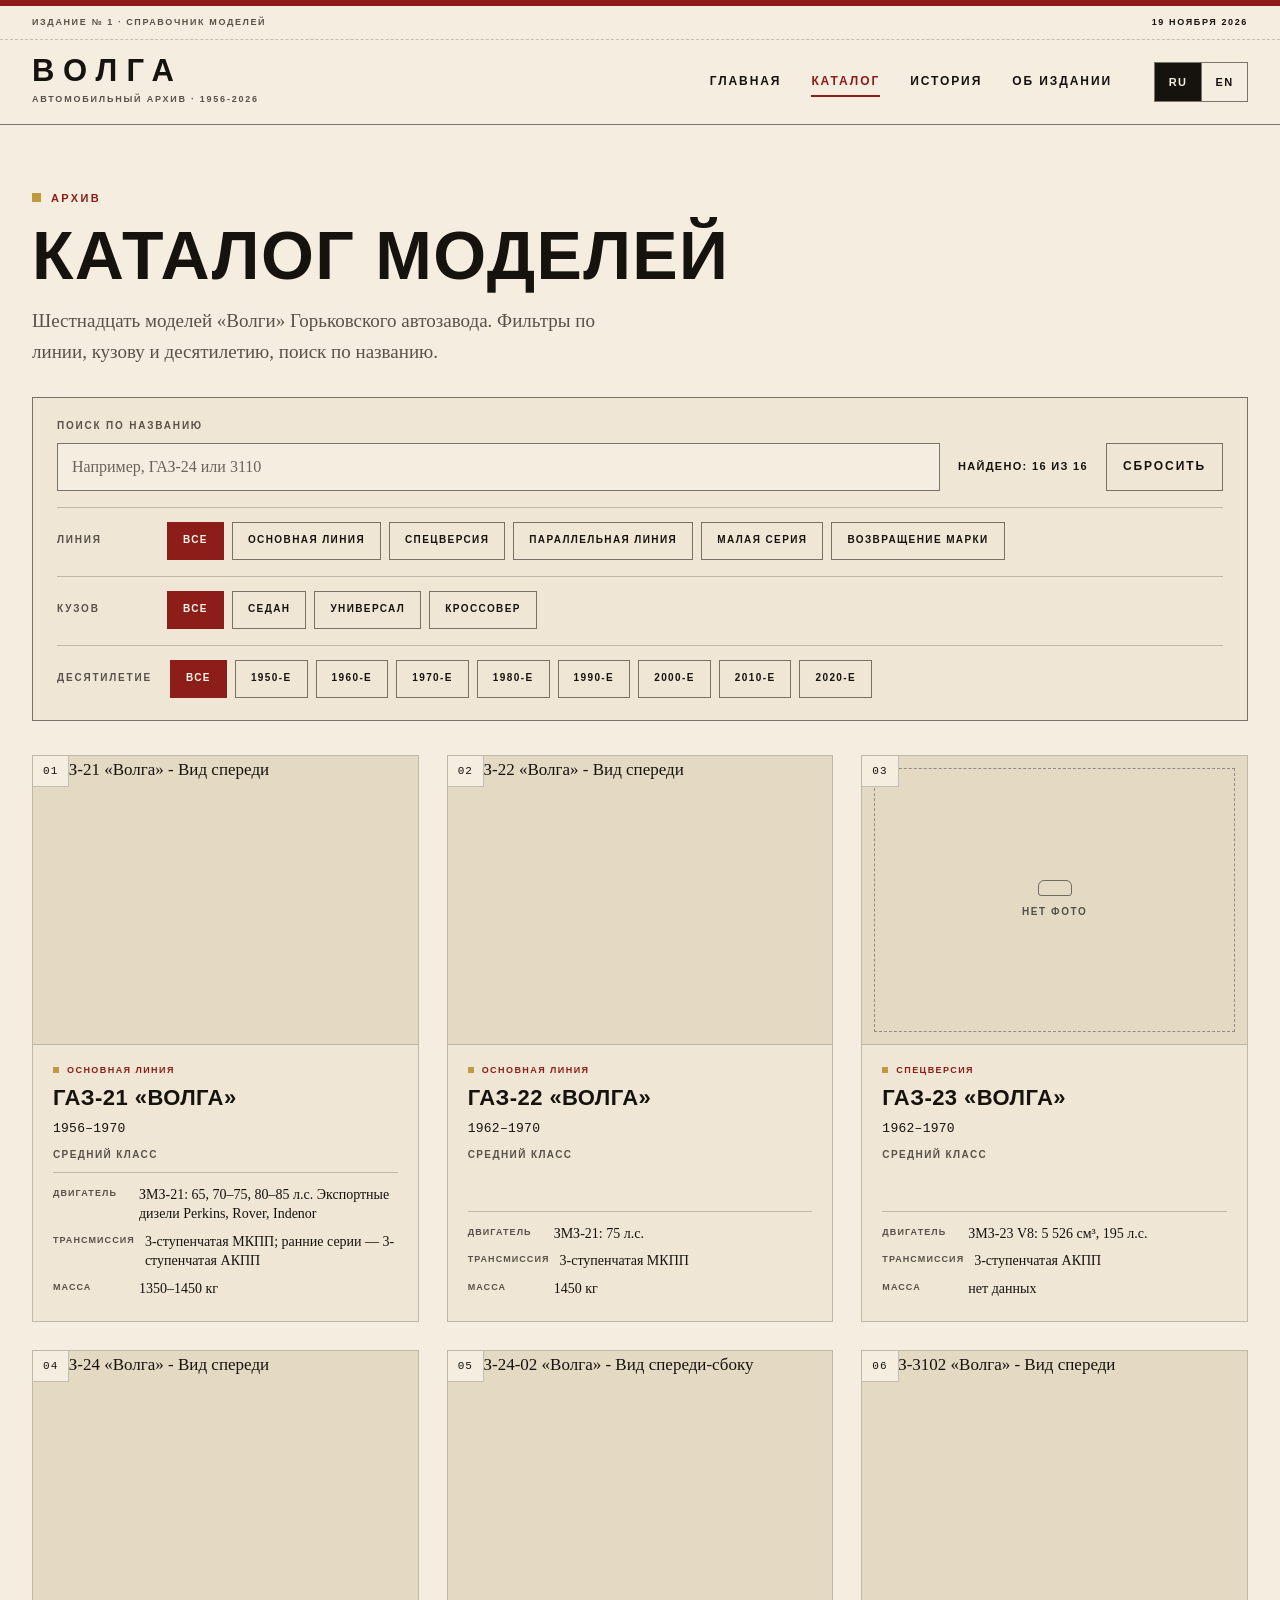
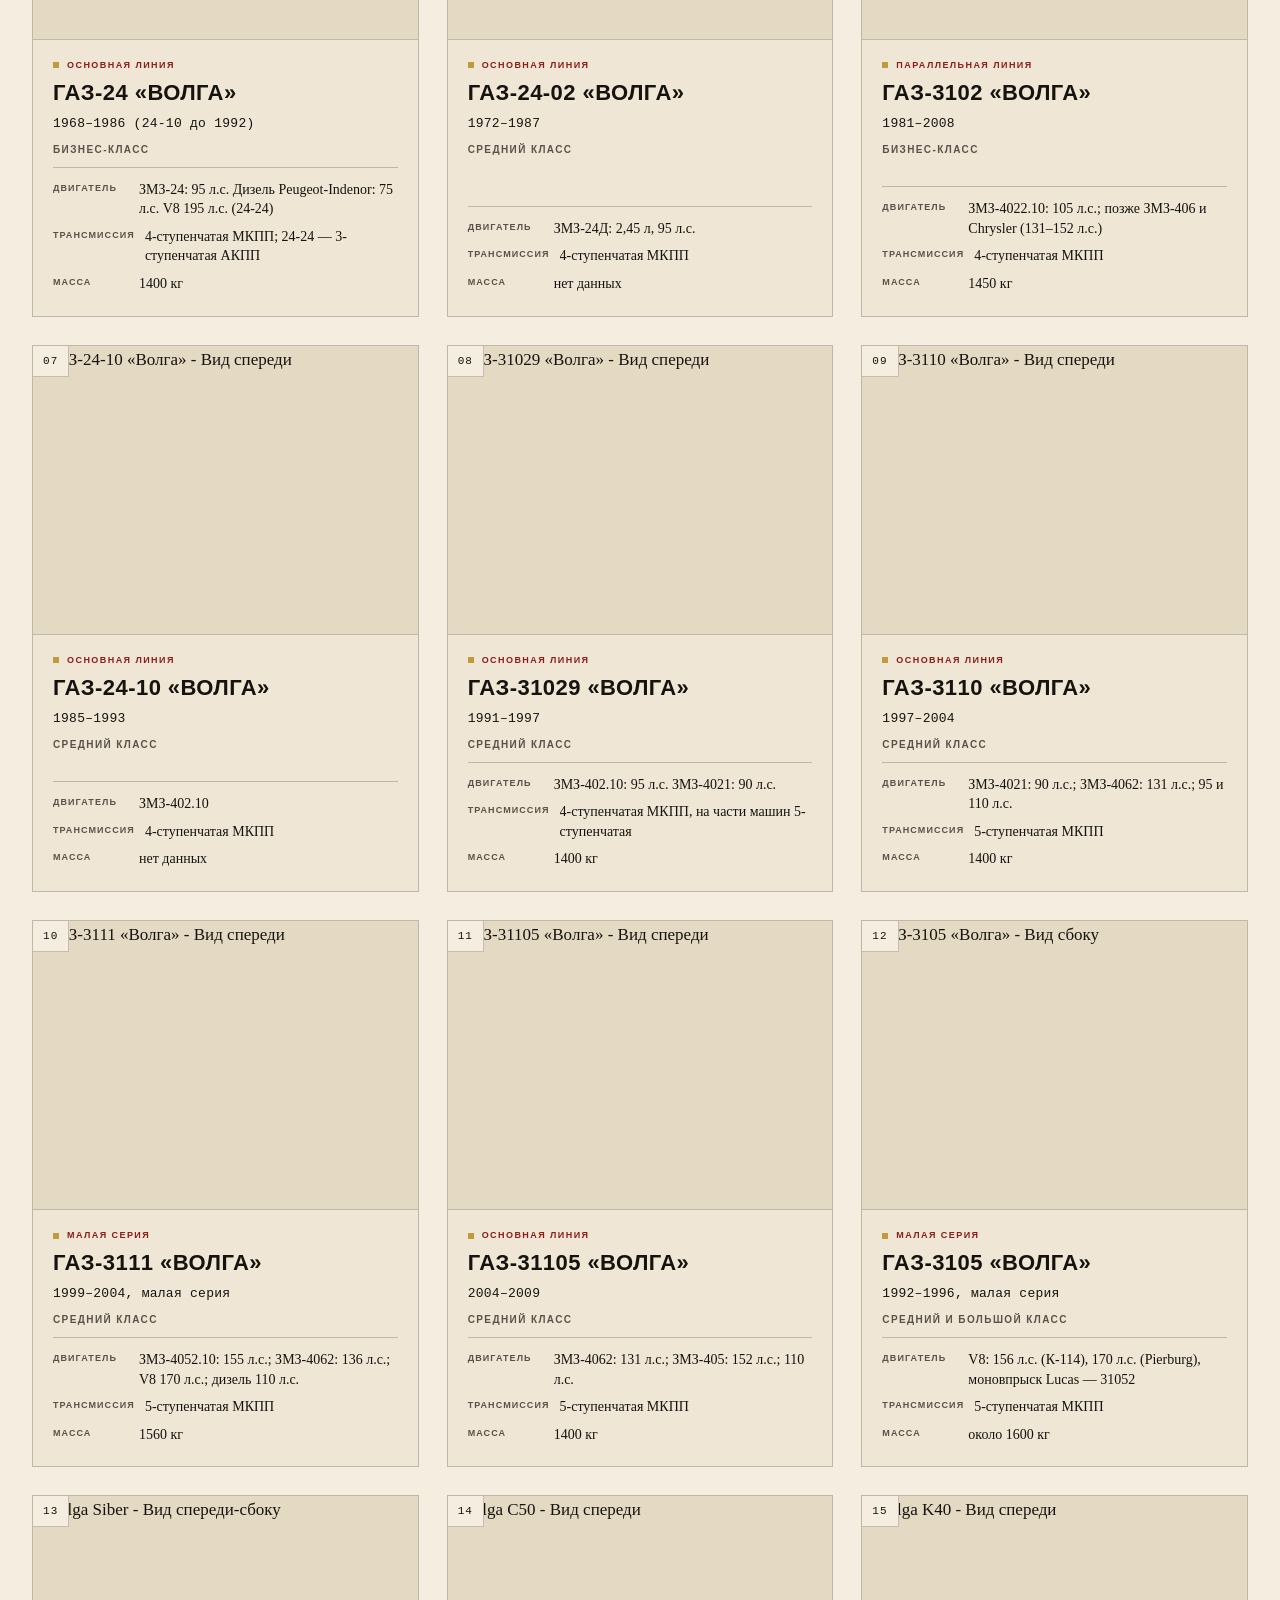
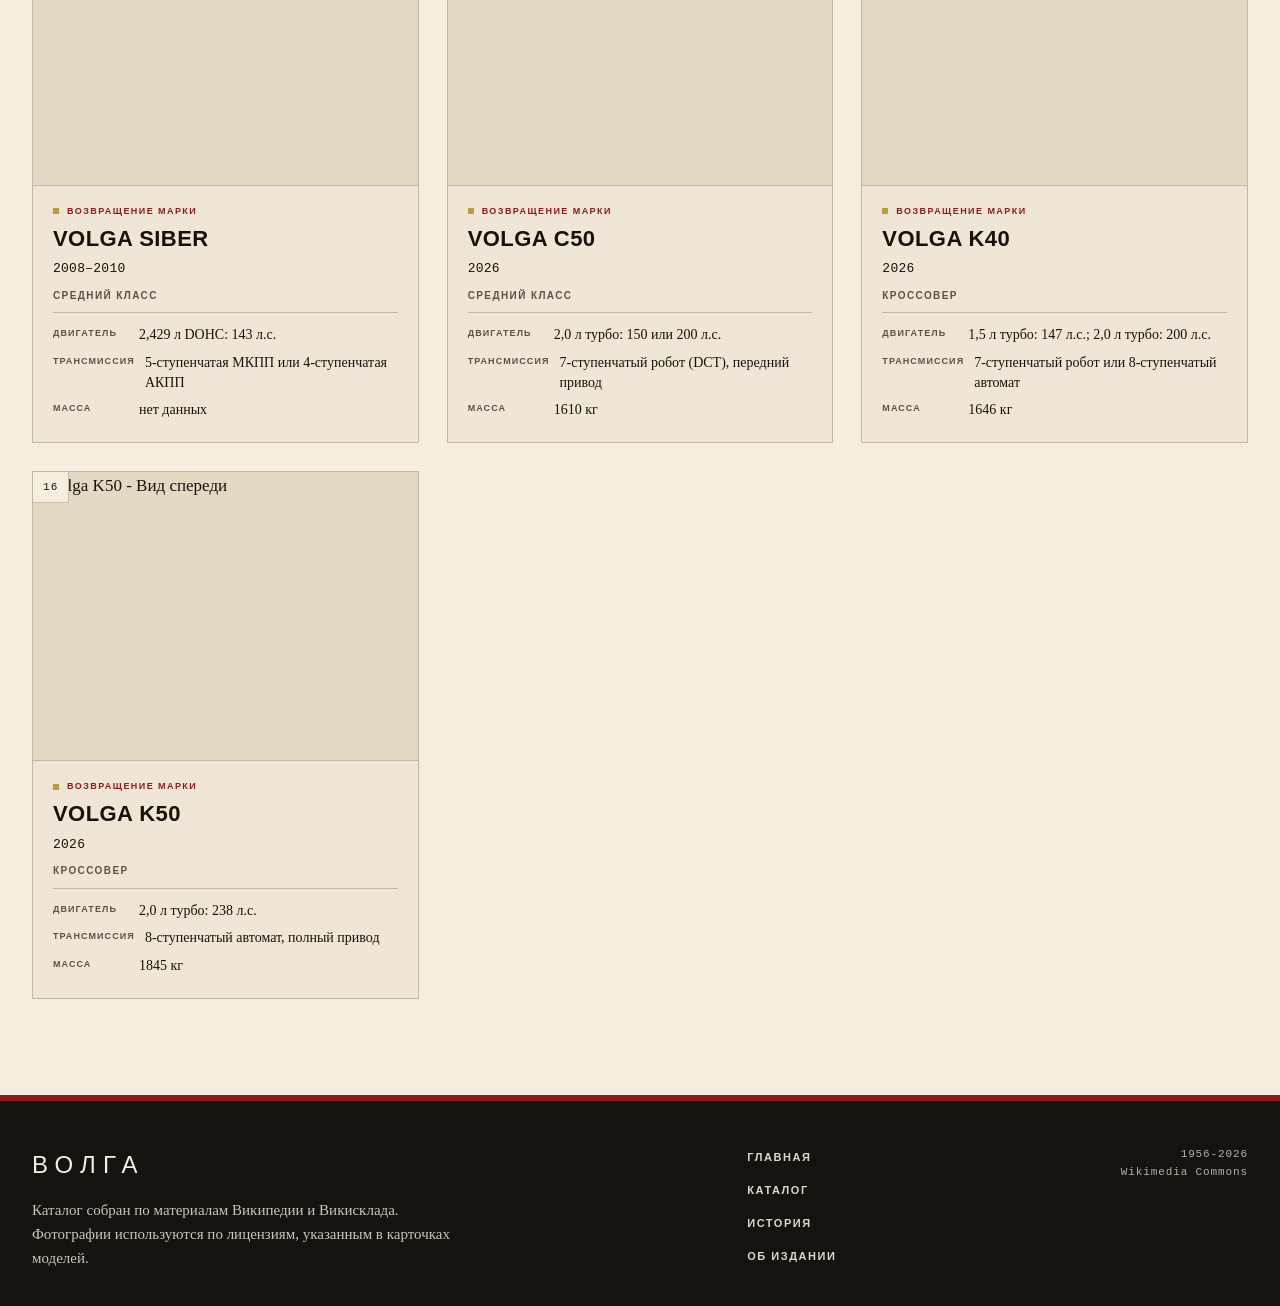
==== catalog.html @ 28c75b21 "feat(site): publish Volga model catalogue" ====
<!DOCTYPE html>
<html lang="ru">
<head>
<meta charset="utf-8">
<meta name="viewport" content="width=device-width, initial-scale=1">
<title>Каталог моделей - Волга</title>
<meta name="description" content="Каталог «Волги»: шестнадцать моделей, фильтры по линии, кузову и десятилетию, поиск по названию.">
<meta name="theme-color" content="#F4EDE0">
<link rel="icon" href="data:image/svg+xml,%3Csvg%20xmlns='http://www.w3.org/2000/svg'%20viewBox='0%200%2064%2064'%3E%3Crect%20width='64'%20height='64'%20fill='%238C1D18'/%3E%3Crect%20x='12'%20y='12'%20width='40'%20height='40'%20fill='none'%20stroke='%23C09A3E'%20stroke-width='4'/%3E%3C/svg%3E">
<script>
  try {
    if (window.localStorage.getItem("volga.lang") === "en") {
      document.documentElement.lang = "en";
    }
  } catch (error) {}
</script>
<link rel="stylesheet" href="assets/css/styles.css">
<script src="data.js" defer></script>
<script src="assets/js/app.js" defer></script>
</head>
<body data-page="catalog">

<a class="skip-link" href="#main" data-i18n="skip">Перейти к содержанию</a>

<header class="site-header">
  <div class="container site-header__edition">
    <span data-i18n="header.edition">Издание № 1 · справочник моделей</span>
    <span class="site-header__date" data-i18n="header.date">19 ноября 2026</span>
  </div>
  <div class="container site-header__inner">
    <a class="brand" href="index.html">
      <span class="brand__mark">Волга</span>
      <span class="brand__sub" data-i18n="brand.sub">Автомобильный архив · 1956-2026</span>
    </a>
    <nav class="nav" aria-label="Основная навигация" data-i18n-aria="nav.label">
      <a href="index.html" data-i18n="nav.home">Главная</a>
      <a href="catalog.html" aria-current="page" data-i18n="nav.catalog">Каталог</a>
      <a href="history.html" data-i18n="nav.history">История</a>
      <a href="about.html" data-i18n="nav.about">Об издании</a>
    </nav>
    <div class="lang" role="group" aria-label="Язык интерфейса" data-i18n-aria="lang.label">
      <button type="button" class="lang__btn" data-lang-btn="ru" aria-pressed="true" lang="ru">RU</button>
      <button type="button" class="lang__btn" data-lang-btn="en" aria-pressed="false" lang="en">EN</button>
    </div>
  </div>
</header>

<main id="main">

  <div class="page-head container">
    <p class="kicker" data-i18n="catalog.kicker">Архив</p>
    <h1 class="page-title" data-i18n="catalog.title">Каталог моделей</h1>
    <p class="page-lead" data-i18n="catalog.lead">Шестнадцать моделей «Волги» Горьковского автозавода. Фильтры по линии, кузову и десятилетию, поиск по названию.</p>
  </div>

  <div class="container catalog">
    <div id="catalog-root">

      <form class="toolbar" id="filter-form" role="search" aria-label="Фильтры каталога" data-i18n-aria="catalog.filters">
        <div class="toolbar__row">
          <div class="field">
            <label class="field__label" for="search" data-i18n="catalog.search">Поиск по названию</label>
            <input id="search" name="q" type="search" autocomplete="off" placeholder="Например, ГАЗ-24 или 3110" data-i18n-ph="catalog.searchPh">
          </div>
          <p class="count" id="count" aria-live="polite"></p>
          <button type="button" class="btn btn--quiet" id="reset" data-i18n="catalog.reset">Сбросить</button>
        </div>
        <div class="toolbar__group">
          <span class="toolbar__label" id="line-label" data-i18n="catalog.line">Линия</span>
          <div class="chips" id="line-chips" role="group" aria-labelledby="line-label"></div>
        </div>
        <div class="toolbar__group">
          <span class="toolbar__label" id="body-label" data-i18n="catalog.body">Кузов</span>
          <div class="chips" id="body-chips" role="group" aria-labelledby="body-label"></div>
        </div>
        <div class="toolbar__group">
          <span class="toolbar__label" id="decade-label" data-i18n="catalog.decade">Десятилетие</span>
          <div class="chips" id="decade-chips" role="group" aria-labelledby="decade-label"></div>
        </div>
      </form>

      <noscript>
        <p class="noscript">Для работы фильтров и каталога нужен JavaScript.</p>
      </noscript>

      <div class="grid-cards" id="cards"></div>

      <div class="empty" id="empty" hidden>
        <h2 class="empty__title" data-i18n="catalog.emptyTitle">Ничего не найдено</h2>
        <p class="empty__text" data-i18n="catalog.emptyText">Измените запрос или сбросите фильтры. В каталоге шестнадцать моделей.</p>
        <button type="button" class="btn btn--quiet" id="empty-reset" data-i18n="catalog.emptyBtn">Сбросить фильтры</button>
      </div>

    </div>
  </div>

</main>

<footer class="site-footer">
  <div class="container site-footer__inner">
    <div>
      <p class="site-footer__mark">Волга</p>
      <p class="site-footer__note" data-i18n="footer.note">Каталог собран по материалам Википедии и Викисклада. Фотографии используются по лицензиям, указанным в карточках моделей.</p>
    </div>
    <nav class="site-footer__nav" aria-label="Навигация в подвале" data-i18n-aria="footer.nav">
      <a href="index.html" data-i18n="nav.home">Главная</a>
      <a href="catalog.html" data-i18n="nav.catalog">Каталог</a>
      <a href="history.html" data-i18n="nav.history">История</a>
      <a href="about.html" data-i18n="nav.about">Об издании</a>
    </nav>
    <p class="site-footer__meta">1956-2026<br>Wikimedia Commons</p>
  </div>
</footer>

</body>
</html>
---- assets/css/styles.css ----
/* ============================================================
   ВОЛГА. Каталог автомобилей
   Основа стиля: ретро-советская полиграфия, журнальная сетка.
   Никаких внешних шрифтов, теней и градиентов.
   ============================================================ */

/* 1. Токены
   ============================================================ */

:root {
  --paper: #F4EDE0;
  --paper-2: #EFE6D5;
  --paper-3: #E4D9C3;
  --ink: #16130F;
  --red: #8C1D18;
  --red-deep: #6F1511;
  --gold: #C09A3E;
  --gray: #6B635A;
  --ink-soft: #5A524A;

  --line: rgba(22, 19, 15, 0.22);
  --line-strong: rgba(22, 19, 15, 0.55);
  --paper-line: rgba(244, 237, 224, 0.34);

  --font-display: "Bahnschrift SemiCondensed", "Bahnschrift", "Arial Narrow",
    "Franklin Gothic Medium", "Helvetica Neue", Arial, sans-serif;
  --font-body: Georgia, "Iowan Old Style", "Times New Roman", Times, serif;
  --font-ui: "Segoe UI", "Helvetica Neue", Arial, sans-serif;
  --font-mono: "Consolas", "SFMono-Regular", "Courier New", monospace;

  --wrap: 1280px;
  --gutter: 32px;
}

/* 2. База
   ============================================================ */

*,
*::before,
*::after {
  box-sizing: border-box;
}

html {
  -webkit-text-size-adjust: 100%;
  scroll-behavior: smooth;
}

body {
  margin: 0;
  background: var(--paper);
  color: var(--ink);
  font-family: var(--font-body);
  font-size: 17px;
  line-height: 1.65;
  overflow-wrap: break-word;
}

img {
  display: block;
  max-width: 100%;
  height: auto;
}

a {
  color: inherit;
}

button,
input {
  font: inherit;
  color: inherit;
}

h1,
h2,
h3,
h4 {
  margin: 0;
  font-family: var(--font-display);
  font-weight: 700;
  line-height: 1.02;
  letter-spacing: 0.02em;
  text-transform: uppercase;
  text-wrap: balance;
}

p {
  margin: 0;
}

:focus-visible {
  outline: 3px solid var(--ink);
  outline-offset: 3px;
}

.hero :focus-visible,
.cta :focus-visible,
.site-footer :focus-visible {
  outline-color: var(--gold);
}

::selection {
  background: var(--gold);
  color: var(--ink);
}

.container {
  width: 100%;
  max-width: var(--wrap);
  margin: 0 auto;
  padding: 0 var(--gutter);
}

.sr-only {
  position: absolute;
  width: 1px;
  height: 1px;
  padding: 0;
  margin: -1px;
  overflow: hidden;
  clip: rect(0 0 0 0);
  white-space: nowrap;
  border: 0;
}

.skip-link {
  position: absolute;
  top: 10px;
  left: 16px;
  z-index: 120;
  padding: 12px 18px;
  background: var(--ink);
  color: var(--paper);
  font-family: var(--font-ui);
  font-size: 13px;
  font-weight: 600;
  letter-spacing: 0.12em;
  text-transform: uppercase;
  text-decoration: none;
  transform: translateY(-220%);
  transition: transform 0.18s ease;
}

.skip-link:focus {
  transform: translateY(0);
}

.kicker {
  display: flex;
  align-items: center;
  gap: 10px;
  font-family: var(--font-ui);
  font-size: 11px;
  font-weight: 600;
  letter-spacing: 0.22em;
  text-transform: uppercase;
  color: var(--red);
}

.kicker::before {
  content: "";
  width: 9px;
  height: 9px;
  background: var(--gold);
  flex: none;
}

.page-lead {
  max-width: 62ch;
  font-size: 19px;
  line-height: 1.6;
  color: var(--ink-soft);
}

.page-lead + .year-index,
.page-lead + .facts-grid {
  margin-top: 30px;
}

/* 3. Шапка
   ============================================================ */

.site-header {
  position: sticky;
  top: 0;
  z-index: 60;
  background: var(--paper);
  border-top: 6px solid var(--red);
  border-bottom: 1px solid var(--line-strong);
}

.site-header__edition {
  display: flex;
  align-items: center;
  justify-content: space-between;
  gap: 18px;
  padding-top: 9px;
  padding-bottom: 9px;
  border-bottom: 1px dashed var(--line);
  font-family: var(--font-ui);
  font-size: 9px;
  font-weight: 600;
  letter-spacing: 0.18em;
  text-transform: uppercase;
  color: var(--ink-soft);
}

.site-header__date {
  white-space: nowrap;
  color: var(--ink);
}

.site-header__inner {
  display: flex;
  align-items: center;
  flex-wrap: wrap;
  gap: 10px 28px;
  min-height: 84px;
  padding-top: 10px;
  padding-bottom: 10px;
}

.brand {
  display: flex;
  flex-direction: column;
  gap: 7px;
  margin-right: auto;
  min-width: 0;
  text-decoration: none;
}

.brand__mark {
  font-family: var(--font-display);
  font-size: 31px;
  font-weight: 700;
  line-height: 0.9;
  letter-spacing: 0.3em;
  text-transform: uppercase;
  margin-right: -0.3em;
}

.brand__sub {
  font-family: var(--font-ui);
  font-size: 9px;
  font-weight: 600;
  letter-spacing: 0.2em;
  text-transform: uppercase;
  color: var(--ink-soft);
}

.nav {
  display: flex;
  flex-wrap: wrap;
  gap: 2px;
}

.nav a {
  position: relative;
  display: inline-flex;
  align-items: center;
  min-height: 44px;
  padding: 0 14px;
  font-family: var(--font-ui);
  font-size: 12px;
  font-weight: 600;
  letter-spacing: 0.16em;
  text-transform: uppercase;
  text-decoration: none;
  color: var(--ink);
}

.nav a::after {
  content: "";
  position: absolute;
  left: 14px;
  right: 14px;
  bottom: 7px;
  height: 2px;
  background: var(--red);
  transform: scaleX(0);
  transform-origin: left center;
  transition: transform 0.2s ease;
}

.nav a:hover::after,
.nav a[aria-current="page"]::after {
  transform: scaleX(1);
}

.nav a[aria-current="page"] {
  color: var(--red);
}

.lang {
  display: flex;
  border: 1px solid var(--line-strong);
}

.lang__btn {
  min-width: 46px;
  min-height: 38px;
  padding: 0 8px;
  border: 0;
  background: transparent;
  font-family: var(--font-ui);
  font-size: 11px;
  font-weight: 700;
  letter-spacing: 0.12em;
  cursor: pointer;
}

.lang__btn + .lang__btn {
  border-left: 1px solid var(--line-strong);
}

.lang__btn:hover {
  background: var(--paper-2);
}

.lang__btn[aria-pressed="true"] {
  background: var(--ink);
  color: var(--paper);
}

/* 4. Кнопки
   ============================================================ */

.btn {
  display: inline-flex;
  align-items: center;
  justify-content: center;
  gap: 10px;
  min-height: 50px;
  padding: 0 24px;
  border: 1px solid transparent;
  background: transparent;
  font-family: var(--font-ui);
  font-size: 12px;
  font-weight: 700;
  letter-spacing: 0.16em;
  text-transform: uppercase;
  text-decoration: none;
  cursor: pointer;
  transition: background-color 0.18s ease, color 0.18s ease,
    border-color 0.18s ease;
}

.btn--solid {
  background: var(--red);
  border-color: var(--red);
  color: #FFF8EC;
}

.btn--solid:hover {
  background: var(--red-deep);
  border-color: var(--red-deep);
}

.btn--ghost {
  border-color: var(--paper);
  color: var(--paper);
}

.btn--ghost:hover {
  background: rgba(244, 237, 224, 0.14);
}

.btn--ink {
  background: var(--ink);
  border-color: var(--ink);
  color: var(--paper);
}

.btn--ink:hover {
  background: var(--red);
  border-color: var(--red);
}

.btn--quiet {
  min-height: 48px;
  padding: 0 16px;
  border-color: var(--line-strong);
  color: var(--ink);
}

.btn--quiet:hover {
  border-color: var(--ink);
  background: var(--paper);
}

/* 5. Первый экран
   ============================================================ */

.hero {
  position: relative;
  display: flex;
  align-items: flex-end;
  height: min(74vh, 700px);
  min-height: 540px;
  overflow: hidden;
  background: var(--ink);
}

.hero__media {
  position: absolute;
  inset: 0;
}

.hero__media img {
  width: 100%;
  height: 100%;
  object-fit: cover;
  object-position: center 56%;
}

.hero__veil {
  position: absolute;
  inset: 0;
  background: rgba(22, 19, 15, 0.66);
}

.hero__inner {
  position: relative;
  z-index: 2;
  padding-top: 140px;
  padding-bottom: 56px;
  color: var(--paper);
}

.hero__kicker {
  color: var(--paper);
  opacity: 0.94;
}

.hero__kicker::before {
  background: var(--gold);
}

.hero__title {
  max-width: 15ch;
  margin-top: 16px;
  font-size: clamp(36px, 6.4vw, 86px);
  line-height: 0.96;
  letter-spacing: 0.01em;
  color: var(--paper);
}

.hero__lead {
  max-width: 54ch;
  margin-top: 18px;
  font-size: 19px;
  line-height: 1.55;
  color: rgba(244, 237, 224, 0.94);
}

.hero__meta {
  display: flex;
  flex-wrap: wrap;
  gap: 6px 0;
  margin-top: 18px;
  font-family: var(--font-ui);
  font-size: 11px;
  font-weight: 600;
  letter-spacing: 0.14em;
  text-transform: uppercase;
  color: rgba(244, 237, 224, 0.9);
}

.hero__meta span + span {
  border-left: 1px solid var(--paper-line);
  margin-left: 14px;
  padding-left: 14px;
}

.hero__actions {
  display: flex;
  flex-wrap: wrap;
  gap: 12px;
  margin-top: 28px;
}

/* 6. Показатели
   ============================================================ */

.stats {
  border-bottom: 1px solid var(--line-strong);
  background: var(--paper-2);
}

.stats__grid {
  display: grid;
  grid-template-columns: repeat(4, minmax(0, 1fr));
}

.stat {
  padding: 26px 24px 24px;
  border-left: 1px solid var(--line);
  min-width: 0;
}

.stat:first-child {
  border-left: 0;
  padding-left: 0;
}

.stat__value {
  font-family: var(--font-display);
  font-size: clamp(30px, 3.6vw, 50px);
  line-height: 0.95;
  color: var(--red);
  letter-spacing: 0.01em;
}

.stat__label {
  margin-top: 8px;
  font-family: var(--font-ui);
  font-size: 10px;
  font-weight: 600;
  letter-spacing: 0.16em;
  text-transform: uppercase;
  color: var(--ink-soft);
}

/* 7. Секции
   ============================================================ */

.section {
  padding: clamp(48px, 7vw, 88px) 0;
  border-bottom: 1px solid var(--line-strong);
}

.section__head {
  display: flex;
  align-items: baseline;
  flex-wrap: wrap;
  gap: 10px 20px;
  margin-bottom: clamp(28px, 4vw, 44px);
}

.section__num {
  font-family: var(--font-mono);
  font-size: 11px;
  letter-spacing: 0.16em;
  color: var(--red);
  border-bottom: 2px solid var(--gold);
  padding-bottom: 5px;
}

.section__title {
  font-size: clamp(28px, 4vw, 48px);
}

.split {
  display: grid;
  grid-template-columns: minmax(0, 5fr) minmax(0, 7fr);
  gap: clamp(24px, 5vw, 72px);
  align-items: start;
}

.split__figure {
  min-width: 0;
}

.split__big {
  font-family: var(--font-display);
  font-size: clamp(72px, 13vw, 168px);
  font-weight: 700;
  line-height: 0.76;
  letter-spacing: -0.01em;
  color: var(--red);
}

.split__cap {
  max-width: 24ch;
  margin-top: 18px;
  font-family: var(--font-ui);
  font-size: 10px;
  font-weight: 600;
  line-height: 1.6;
  letter-spacing: 0.18em;
  text-transform: uppercase;
  color: var(--ink-soft);
}

.split__body {
  min-width: 0;
  padding-top: 6px;
}

.split__title {
  font-size: clamp(24px, 3vw, 38px);
  margin-bottom: 18px;
}

.split__text {
  max-width: 56ch;
  font-size: 19px;
  line-height: 1.62;
}

.split__text + .split__text {
  margin-top: 14px;
}

.split__link {
  display: inline-flex;
  align-items: center;
  gap: 10px;
  margin-top: 24px;
  padding-bottom: 4px;
  border-bottom: 2px solid var(--red);
  font-family: var(--font-ui);
  font-size: 11px;
  font-weight: 700;
  letter-spacing: 0.16em;
  text-transform: uppercase;
  text-decoration: none;
}

.split__link::after {
  content: "";
  width: 7px;
  height: 7px;
  border-top: 2px solid var(--red);
  border-right: 2px solid var(--red);
  transform: rotate(45deg);
}

.split__link:hover {
  color: var(--red);
}

/* 8. Указатель моделей
   ============================================================ */

.year-index {
  display: grid;
  grid-template-columns: repeat(2, minmax(0, 1fr));
  gap: 0 clamp(24px, 4vw, 64px);
  border-bottom: 1px solid var(--line);
}

.year-row {
  display: grid;
  grid-template-columns: 62px minmax(0, 1fr) auto;
  align-items: baseline;
  gap: 16px;
  padding: 15px 12px 15px 0;
  border-top: 1px solid var(--line);
  text-decoration: none;
  min-width: 0;
  transition: background-color 0.15s ease;
}

.year-row:hover {
  background: var(--paper-2);
}

.year-row__year {
  font-family: var(--font-display);
  font-size: 23px;
  line-height: 1;
  color: var(--red);
}

.year-row__name {
  font-family: var(--font-display);
  font-size: 18px;
  line-height: 1.2;
  letter-spacing: 0.04em;
  text-transform: uppercase;
  min-width: 0;
}

.year-row:hover .year-row__name {
  text-decoration: underline;
  text-decoration-thickness: 2px;
  text-underline-offset: 4px;
}

.year-row__line {
  font-family: var(--font-ui);
  font-size: 9px;
  font-weight: 600;
  letter-spacing: 0.14em;
  text-transform: uppercase;
  color: var(--ink-soft);
  text-align: right;
}

/* 9. Факты
   ============================================================ */

.facts-grid {
  display: grid;
  grid-template-columns: repeat(3, minmax(0, 1fr));
  gap: 20px;
}

.fact {
  display: flex;
  flex-direction: column;
  justify-content: space-between;
  gap: 28px;
  min-height: 280px;
  padding: 26px;
  border: 1px solid var(--line-strong);
  background: var(--paper-2);
  min-width: 0;
}

.fact:first-child {
  background: var(--ink);
  border-color: var(--ink);
  color: var(--paper);
}

.fact__label {
  display: flex;
  align-items: center;
  gap: 9px;
  font-family: var(--font-ui);
  font-size: 10px;
  font-weight: 600;
  letter-spacing: 0.18em;
  text-transform: uppercase;
  color: var(--red);
}

.fact:first-child .fact__label {
  color: var(--gold);
}

.fact__label::before {
  content: "";
  width: 7px;
  height: 7px;
  background: currentColor;
  flex: none;
}

.fact__text {
  font-size: 19px;
  line-height: 1.52;
}

.fact__link {
  font-family: var(--font-ui);
  font-size: 10px;
  font-weight: 700;
  letter-spacing: 0.16em;
  text-transform: uppercase;
  text-decoration: none;
  border-bottom: 1px solid currentColor;
  align-self: flex-start;
  padding-bottom: 3px;
}

.fact__link:hover {
  color: var(--red);
}

.fact:first-child .fact__link:hover {
  color: var(--gold);
}

/* 10. Призыв
   ============================================================ */

.cta {
  background: var(--ink);
  color: var(--paper);
  padding: clamp(44px, 6vw, 72px) 0;
  border-bottom: 1px solid var(--ink);
}

.cta__inner {
  display: flex;
  align-items: center;
  justify-content: space-between;
  flex-wrap: wrap;
  gap: 26px;
}

.cta__title {
  max-width: 22ch;
  font-size: clamp(28px, 4.6vw, 56px);
  color: var(--paper);
}

.cta__note {
  margin-top: 12px;
  font-family: var(--font-ui);
  font-size: 11px;
  font-weight: 600;
  letter-spacing: 0.16em;
  text-transform: uppercase;
  color: rgba(244, 237, 224, 0.78);
}

/* 11. Внутренние заголовки
   ============================================================ */

.page-head {
  padding: clamp(38px, 5vw, 64px) var(--gutter) 30px;
}

.page-head .kicker {
  margin-bottom: 16px;
}

.page-title {
  font-size: clamp(34px, 6vw, 68px);
  line-height: 0.96;
}

.page-head .page-lead {
  margin-top: 18px;
}

.page-head__row {
  display: flex;
  align-items: flex-end;
  justify-content: space-between;
  flex-wrap: wrap;
  gap: 20px;
}

/* 12. Каталог
   ============================================================ */

.catalog {
  padding-bottom: clamp(56px, 8vw, 96px);
}

.toolbar {
  display: flex;
  flex-direction: column;
  gap: 16px;
  padding: 20px 24px 22px;
  margin-bottom: 34px;
  border: 1px solid var(--line-strong);
  background: var(--paper-2);
}

.toolbar__row {
  display: flex;
  align-items: flex-end;
  flex-wrap: wrap;
  gap: 14px 18px;
}

.field {
  flex: 1 1 280px;
  min-width: 0;
}

.field__label {
  display: block;
  margin-bottom: 8px;
  font-family: var(--font-ui);
  font-size: 10px;
  font-weight: 600;
  letter-spacing: 0.18em;
  text-transform: uppercase;
  color: var(--ink-soft);
}

.field input {
  width: 100%;
  height: 48px;
  padding: 0 14px;
  border: 1px solid var(--line-strong);
  border-radius: 0;
  background: var(--paper);
  font-family: var(--font-body);
  font-size: 16px;
}

.field input::placeholder {
  color: var(--gray);
  opacity: 1;
}

.count {
  font-family: var(--font-ui);
  font-size: 11px;
  font-weight: 700;
  letter-spacing: 0.12em;
  text-transform: uppercase;
  white-space: nowrap;
  padding-bottom: 15px;
  color: var(--ink);
}

.toolbar__group {
  display: flex;
  align-items: center;
  flex-wrap: wrap;
  gap: 12px 18px;
  padding-top: 14px;
  border-top: 1px solid var(--line);
}

.toolbar__label {
  font-family: var(--font-ui);
  font-size: 10px;
  font-weight: 600;
  letter-spacing: 0.18em;
  text-transform: uppercase;
  color: var(--ink-soft);
  min-width: 92px;
}

.chips {
  display: flex;
  flex-wrap: wrap;
  gap: 8px;
  min-width: 0;
}

.chip {
  min-height: 38px;
  padding: 0 15px;
  border: 1px solid var(--line-strong);
  background: transparent;
  font-family: var(--font-ui);
  font-size: 10px;
  font-weight: 700;
  letter-spacing: 0.14em;
  text-transform: uppercase;
  cursor: pointer;
  transition: background-color 0.15s ease, color 0.15s ease,
    border-color 0.15s ease;
}

.chip:hover {
  border-color: var(--ink);
  background: var(--paper);
}

.chip[aria-pressed="true"] {
  background: var(--red);
  border-color: var(--red);
  color: #FFF8EC;
}

.grid-cards {
  display: grid;
  grid-template-columns: repeat(3, minmax(0, 1fr));
  gap: 28px;
}

.card {
  display: flex;
  min-width: 0;
  border: 1px solid var(--line);
  background: var(--paper-2);
  transition: border-color 0.18s ease;
}

.card:hover {
  border-color: var(--ink);
}

.card__link {
  position: relative;
  display: flex;
  flex-direction: column;
  width: 100%;
  color: inherit;
  text-decoration: none;
}

.card__link::before {
  content: "";
  position: absolute;
  top: -1px;
  left: -1px;
  right: -1px;
  height: 3px;
  background: var(--red);
  transform: scaleX(0);
  transform-origin: left center;
  transition: transform 0.22s ease;
  z-index: 2;
}

.card:hover .card__link::before,
.card__link:focus-visible::before {
  transform: scaleX(1);
}

.card__media {
  position: relative;
  aspect-ratio: 4 / 3;
  overflow: hidden;
  background: var(--paper-3);
}

.card__media img {
  width: 100%;
  height: 100%;
  object-fit: cover;
  transition: transform 0.5s ease;
}

.card:hover .card__media img {
  transform: scale(1.035);
}

.card__num {
  position: absolute;
  top: 0;
  left: 0;
  padding: 6px 10px;
  background: var(--paper);
  border-right: 1px solid var(--line);
  border-bottom: 1px solid var(--line);
  font-family: var(--font-mono);
  font-size: 11px;
  letter-spacing: 0.1em;
}

.card__body {
  display: flex;
  flex: 1;
  flex-direction: column;
  gap: 8px;
  padding: 18px 20px 22px;
  border-top: 1px solid var(--line);
}

.card__tag {
  display: flex;
  align-items: center;
  gap: 8px;
  font-family: var(--font-ui);
  font-size: 9px;
  font-weight: 600;
  letter-spacing: 0.16em;
  text-transform: uppercase;
  color: var(--red);
}

.card__tag::before {
  content: "";
  width: 6px;
  height: 6px;
  background: var(--gold);
  flex: none;
}

.card__title {
  font-size: 22px;
  line-height: 1.08;
}

.card__years {
  font-family: var(--font-mono);
  font-size: 13px;
  letter-spacing: 0.02em;
  color: var(--ink);
}

.card__class {
  font-family: var(--font-ui);
  font-size: 10px;
  font-weight: 600;
  letter-spacing: 0.14em;
  text-transform: uppercase;
  color: var(--ink-soft);
}

.card__specs {
  display: grid;
  gap: 8px;
  margin: auto 0 0;
  padding-top: 12px;
  border-top: 1px solid var(--line);
}

.card__spec {
  display: grid;
  grid-template-columns: minmax(76px, auto) minmax(0, 1fr);
  gap: 10px;
}

.card__spec dt {
  padding-top: 2px;
  font-family: var(--font-ui);
  font-size: 9px;
  font-weight: 600;
  letter-spacing: 0.12em;
  line-height: 1.4;
  text-transform: uppercase;
  white-space: nowrap;
  color: var(--ink-soft);
}

.card__spec dd {
  display: -webkit-box;
  margin: 0;
  overflow: hidden;
  font-size: 14px;
  line-height: 1.4;
  -webkit-line-clamp: 3;
  -webkit-box-orient: vertical;
}

.card__empty {
  position: absolute;
  inset: 12px;
  display: flex;
  flex-direction: column;
  align-items: center;
  justify-content: center;
  gap: 8px;
  border: 1px dashed rgba(26, 26, 26, 0.4);
  font-family: var(--font-ui);
  font-size: 10px;
  font-weight: 700;
  letter-spacing: 0.16em;
  text-align: center;
  text-transform: uppercase;
  color: rgba(26, 26, 26, 0.72);
}

.card__empty::before {
  content: "";
  width: 34px;
  height: 16px;
  border: 1px solid currentColor;
  border-radius: 6px 6px 3px 3px;
  opacity: 0.8;
}

.empty {
  padding: 60px 24px;
  border: 1px dashed var(--line-strong);
  text-align: center;
}

.grid-cards + .empty {
  margin-top: 30px;
}

.empty .kicker {
  justify-content: center;
  margin-bottom: 14px;
}

.empty__title {
  font-size: clamp(24px, 3vw, 34px);
}

.empty__text {
  max-width: 46ch;
  margin: 12px auto 0;
  color: var(--ink-soft);
}

.empty .btn {
  margin-top: 22px;
}

/* 13. Карточка модели
   ============================================================ */

.model-page {
  padding-top: 30px;
  padding-bottom: clamp(56px, 8vw, 96px);
}

.crumbs {
  display: flex;
  flex-wrap: wrap;
  align-items: center;
  gap: 8px;
  margin-bottom: 26px;
  font-family: var(--font-ui);
  font-size: 10px;
  font-weight: 600;
  letter-spacing: 0.16em;
  text-transform: uppercase;
  color: var(--ink-soft);
}

.crumbs a {
  text-decoration: none;
  border-bottom: 1px solid var(--line-strong);
  padding-bottom: 2px;
}

.crumbs a:hover {
  border-color: var(--ink);
  color: var(--ink);
}

.crumbs__sep {
  width: 14px;
  height: 1px;
  background: var(--line-strong);
  flex: none;
}

.model-head {
  display: grid;
  grid-template-columns: minmax(0, 1fr) auto;
  align-items: end;
  gap: 20px;
  padding-bottom: 22px;
  border-bottom: 3px solid var(--ink);
}

.model-head__main {
  min-width: 0;
}

.model-head__kicker {
  margin-bottom: 14px;
}

.model-title {
  font-size: clamp(32px, 5.6vw, 72px);
  line-height: 0.94;
}

.model-meta {
  display: flex;
  flex-wrap: wrap;
  gap: 6px 0;
  margin-top: 16px;
  font-family: var(--font-ui);
  font-size: 11px;
  font-weight: 600;
  letter-spacing: 0.14em;
  text-transform: uppercase;
}

.model-meta span {
  padding: 0 14px;
  border-left: 1px solid var(--line-strong);
}

.model-meta span:first-child {
  padding-left: 0;
  border-left: 0;
  color: var(--red);
}

.model-num {
  font-family: var(--font-display);
  font-size: clamp(52px, 8vw, 108px);
  font-weight: 700;
  line-height: 0.72;
  color: var(--red);
  letter-spacing: -0.01em;
}

.model-figure {
  margin: 30px 0 0;
}

.model-figure img {
  width: 100%;
  aspect-ratio: 21 / 9;
  object-fit: cover;
  background: var(--paper-3);
  border: 1px solid var(--line);
}

.model-figure figcaption {
  display: flex;
  flex-wrap: wrap;
  justify-content: space-between;
  gap: 8px 20px;
  padding: 11px 0 12px;
  border-bottom: 1px solid var(--line);
  font-family: var(--font-ui);
  font-size: 10px;
  font-weight: 600;
  letter-spacing: 0.12em;
  text-transform: uppercase;
  color: var(--ink-soft);
}

.model-figure figcaption a {
  color: var(--red);
  text-decoration: underline;
  text-underline-offset: 3px;
}

.model-figure figcaption span + span {
  display: inline-flex;
  flex-wrap: wrap;
  gap: 4px 14px;
}

.photo-empty {
  margin: 30px 0 0;
  padding: 38px 28px;
  border: 1px dashed var(--line-strong);
  background: var(--paper-2);
  text-align: center;
  font-size: 17px;
  line-height: 1.5;
  color: var(--ink-soft);
}

.model-layout {
  display: grid;
  grid-template-columns: minmax(0, 4fr) minmax(0, 7fr);
  align-items: start;
  gap: clamp(28px, 4vw, 64px);
  padding-top: 40px;
}

.specs-wrap {
  min-width: 0;
}

.specs {
  width: 100%;
  margin: 0;
  border-top: 3px solid var(--ink);
  border-collapse: collapse;
  table-layout: fixed;
}

.specs th,
.specs td {
  padding: 11px 0;
  border-bottom: 1px solid var(--line);
  text-align: left;
  vertical-align: top;
}

.specs th {
  width: 36%;
  padding-right: 14px;
  font-family: var(--font-ui);
  font-size: 10px;
  font-weight: 600;
  letter-spacing: 0.16em;
  line-height: 1.5;
  text-transform: uppercase;
  color: var(--ink-soft);
}

.specs td {
  font-size: 15px;
  line-height: 1.45;
}

.model-body {
  min-width: 0;
}

.block {
  margin-bottom: 44px;
}

.block:last-child {
  margin-bottom: 0;
}

.block__title {
  display: flex;
  align-items: center;
  gap: 12px;
  margin-bottom: 18px;
  font-size: 24px;
  letter-spacing: 0.05em;
}

.block__title::before {
  content: "";
  width: 10px;
  height: 10px;
  background: var(--gold);
  flex: none;
}

.prose {
  max-width: 68ch;
  font-size: 19px;
  line-height: 1.68;
}

.facts-list {
  margin: 0;
  padding: 0;
  list-style: none;
  border-top: 1px solid var(--line);
  counter-reset: fact;
}

.facts-list li {
  counter-increment: fact;
  display: grid;
  grid-template-columns: 42px minmax(0, 1fr);
  gap: 12px;
  padding: 14px 0;
  border-bottom: 1px solid var(--line);
  font-size: 17px;
  line-height: 1.55;
}

.facts-list li::before {
  content: counter(fact, decimal-leading-zero);
  padding-top: 4px;
  font-family: var(--font-mono);
  font-size: 12px;
  color: var(--red);
}

.source-link {
  display: inline-flex;
  align-items: center;
  gap: 10px;
  margin-top: 4px;
  padding: 13px 18px;
  border: 1px solid var(--line-strong);
  font-family: var(--font-ui);
  font-size: 10px;
  font-weight: 700;
  letter-spacing: 0.14em;
  text-transform: uppercase;
  text-decoration: none;
}

.source-link:hover {
  background: var(--ink);
  border-color: var(--ink);
  color: var(--paper);
}

.source-link::after {
  content: "";
  width: 7px;
  height: 7px;
  border-top: 2px solid currentColor;
  border-right: 2px solid currentColor;
  transform: rotate(45deg);
}

.gallery-block {
  padding-top: 44px;
  margin-top: 44px;
  border-top: 1px solid var(--line-strong);
}

.gallery {
  display: grid;
  grid-template-columns: repeat(3, minmax(0, 1fr));
  gap: 24px;
}

.shot {
  margin: 0;
  min-width: 0;
}

.shot img {
  width: 100%;
  aspect-ratio: 4 / 3;
  object-fit: cover;
  border: 1px solid var(--line);
  background: var(--paper-3);
}

.shot figcaption {
  padding-top: 10px;
  font-size: 15px;
  line-height: 1.4;
}

.shot__meta {
  display: flex;
  flex-wrap: wrap;
  gap: 4px 12px;
  margin-top: 7px;
  font-family: var(--font-ui);
  font-size: 9px;
  font-weight: 600;
  letter-spacing: 0.12em;
  text-transform: uppercase;
  color: var(--ink-soft);
}

.shot__meta a {
  color: var(--red);
  text-decoration: underline;
  text-underline-offset: 3px;
}

.shot__note {
  color: var(--red);
}

.pager {
  display: grid;
  grid-template-columns: repeat(2, minmax(0, 1fr));
  gap: 1px;
  margin-top: 56px;
  background: var(--line-strong);
  border-top: 1px solid var(--line-strong);
  border-bottom: 1px solid var(--line-strong);
}

.pager__link {
  display: flex;
  flex-direction: column;
  gap: 8px;
  padding: 22px 26px;
  background: var(--paper);
  text-decoration: none;
  min-width: 0;
}

.pager__link:hover {
  background: var(--paper-2);
}

.pager__link--next {
  text-align: right;
  align-items: flex-end;
}

.pager__dir {
  font-family: var(--font-ui);
  font-size: 9px;
  font-weight: 600;
  letter-spacing: 0.18em;
  text-transform: uppercase;
  color: var(--red);
}

.pager__name {
  font-family: var(--font-display);
  font-size: 22px;
  line-height: 1.1;
  letter-spacing: 0.04em;
  text-transform: uppercase;
}

.pager__spacer {
  background: var(--paper);
}

/* 14. История
   ============================================================ */

.history-intro {
  max-width: 900px;
  padding-top: clamp(38px, 5vw, 64px);
  padding-bottom: clamp(36px, 5vw, 56px);
}

.history-list {
  max-width: 1000px;
  padding-bottom: clamp(56px, 8vw, 96px);
}

.timeline {
  position: relative;
  margin: 0;
  padding: 0;
  list-style: none;
}

.timeline::before {
  content: "";
  position: absolute;
  top: 10px;
  bottom: 10px;
  left: 118px;
  width: 1px;
  background: var(--line-strong);
}

.timeline__item {
  position: relative;
  display: grid;
  grid-template-columns: 118px minmax(0, 1fr);
  gap: clamp(28px, 4vw, 56px);
  padding: 24px 0 30px;
  border-bottom: 1px solid var(--line);
}

.timeline__item::before {
  content: "";
  position: absolute;
  top: 33px;
  left: 112px;
  width: 11px;
  height: 11px;
  background: var(--paper);
  border: 2px solid var(--red);
  transform: rotate(45deg);
}

.timeline__year {
  font-family: var(--font-display);
  font-size: clamp(24px, 3vw, 34px);
  line-height: 1;
  text-align: right;
  color: var(--red);
}

.timeline__year a {
  text-decoration: none;
  border-bottom: 2px solid transparent;
}

.timeline__year a:hover {
  border-color: currentColor;
}

.timeline__name {
  text-decoration: none;
}

.timeline__name:hover {
  color: var(--red);
}

.timeline__body {
  padding-left: 22px;
  min-width: 0;
}

.timeline__title {
  font-size: 22px;
  line-height: 1.15;
  margin-bottom: 10px;
}

.timeline__text {
  max-width: 58ch;
  font-size: 18px;
  line-height: 1.6;
}

.timeline__link {
  display: inline-flex;
  align-items: center;
  gap: 9px;
  margin-top: 12px;
  font-family: var(--font-ui);
  font-size: 10px;
  font-weight: 700;
  letter-spacing: 0.14em;
  text-transform: uppercase;
  text-decoration: none;
  border-bottom: 1px solid var(--red);
  padding-bottom: 3px;
  color: var(--red);
}

.timeline__link:hover {
  color: var(--ink);
  border-color: var(--ink);
}

/* 15. Об издании
   ============================================================ */

.about-page {
  max-width: 940px;
  padding-bottom: clamp(56px, 8vw, 96px);
}

.about-body {
  max-width: 74ch;
}

.about-body .block {
  margin-bottom: 40px;
}

.about-body .block:last-child {
  margin-bottom: 0;
}

.about-body .prose + .prose {
  margin-top: 16px;
}

.about-list {
  margin: 0;
  padding: 0;
  list-style: none;
  border-top: 1px solid var(--line);
}

.about-list li {
  position: relative;
  padding: 13px 0 13px 24px;
  border-bottom: 1px solid var(--line);
  font-size: 17px;
  line-height: 1.55;
}

.about-list li::before {
  content: "";
  position: absolute;
  top: 22px;
  left: 4px;
  width: 6px;
  height: 6px;
  background: var(--gold);
}

.about-note {
  margin-top: 18px;
  padding: 16px 20px;
  border-left: 3px solid var(--red);
  background: var(--paper-2);
  font-size: 17px;
  line-height: 1.55;
}

.about-date {
  margin-top: 12px;
  font-family: var(--font-mono);
  font-size: 12px;
  letter-spacing: 0.06em;
  color: var(--ink-soft);
}

/* 16. Подвал
   ============================================================ */

.site-footer {
  background: var(--ink);
  color: var(--paper);
  border-top: 6px solid var(--red);
  padding: 44px 0 36px;
}

.site-footer__inner {
  display: grid;
  grid-template-columns: minmax(0, 2fr) minmax(0, 1fr) auto;
  gap: 32px;
  align-items: start;
}

.site-footer__mark {
  font-family: var(--font-display);
  font-size: 24px;
  letter-spacing: 0.3em;
  text-transform: uppercase;
  margin-right: -0.3em;
  color: var(--paper);
}

.site-footer__note {
  max-width: 56ch;
  margin-top: 14px;
  font-size: 15px;
  line-height: 1.6;
  color: rgba(244, 237, 224, 0.82);
}

.site-footer__nav {
  display: flex;
  flex-direction: column;
  gap: 8px;
  font-family: var(--font-ui);
  font-size: 11px;
  font-weight: 600;
  letter-spacing: 0.14em;
  text-transform: uppercase;
}

.site-footer__nav a {
  text-decoration: none;
  color: rgba(244, 237, 224, 0.9);
  padding: 3px 0;
  width: fit-content;
  border-bottom: 1px solid transparent;
}

.site-footer__nav a:hover {
  border-color: var(--gold);
  color: var(--paper);
}

.site-footer__meta {
  font-family: var(--font-mono);
  font-size: 11px;
  letter-spacing: 0.08em;
  text-align: right;
  color: rgba(244, 237, 224, 0.72);
  white-space: nowrap;
}

.noscript {
  padding: 24px;
  border: 1px solid var(--red);
  background: var(--paper-2);
  font-family: var(--font-ui);
  font-size: 14px;
}

/* 17. Адаптив
   ============================================================ */

@media (max-width: 1100px) {
  :root {
    --gutter: 26px;
  }

  .grid-cards {
    grid-template-columns: repeat(2, minmax(0, 1fr));
  }

  .gallery {
    grid-template-columns: repeat(2, minmax(0, 1fr));
  }

  .site-footer__inner {
    grid-template-columns: minmax(0, 2fr) minmax(0, 1fr);
  }

  .site-footer__meta {
    display: none;
  }
}

@media (max-width: 900px) {
  .split,
  .model-layout {
    grid-template-columns: minmax(0, 1fr);
  }

  .split__figure {
    display: flex;
    align-items: baseline;
    gap: 20px;
  }

  .split__cap {
    margin-top: 0;
    max-width: 30ch;
  }

  .facts-grid {
    grid-template-columns: minmax(0, 1fr);
  }

  .fact {
    min-height: 0;
  }

  .model-num {
    display: none;
  }

  .model-head {
    grid-template-columns: minmax(0, 1fr);
  }

  .year-index {
    grid-template-columns: minmax(0, 1fr);
  }

  .stats__grid {
    grid-template-columns: repeat(2, minmax(0, 1fr));
  }

  .stat {
    border-top: 1px solid var(--line);
    padding-left: 20px;
  }

  .stat:nth-child(odd) {
    border-left: 0;
    padding-left: 0;
  }

  .stat:nth-child(-n + 2) {
    border-top: 0;
  }

  .timeline::before {
    left: 4px;
  }

  .timeline__item {
    grid-template-columns: minmax(0, 1fr);
    gap: 12px;
    padding-left: 30px;
  }

  .timeline__item::before {
    left: -2px;
    top: 29px;
  }

  .timeline__year {
    text-align: left;
  }

  .timeline__body {
    padding-left: 0;
  }
}

@media (max-width: 760px) {
  .site-header {
    position: static;
  }

  .site-header__inner {
    gap: 8px 16px;
    min-height: 0;
    padding-top: 12px;
    padding-bottom: 0;
  }

  .site-header__edition {
    font-size: 8px;
    letter-spacing: 0.14em;
  }

  .site-header__date {
    display: none;
  }

  .brand__mark {
    font-size: 25px;
    letter-spacing: 0.26em;
    margin-right: -0.26em;
  }

  .brand__sub {
    font-size: 8px;
    letter-spacing: 0.16em;
  }

  .lang {
    order: 2;
  }

  .nav {
    order: 3;
    width: 100%;
    border-top: 1px solid var(--line);
    margin-top: 4px;
  }

  .nav a {
    flex: 1 1 auto;
    justify-content: center;
    padding: 0 10px;
    font-size: 11px;
    letter-spacing: 0.12em;
  }

  .nav a::after {
    left: 10px;
    right: 10px;
    bottom: 5px;
  }

  .hero {
    height: auto;
    min-height: 0;
  }

  .hero__inner {
    padding-top: 168px;
    padding-bottom: 40px;
  }

  .hero__lead {
    font-size: 17px;
  }

  .hero__actions .btn {
    min-height: 46px;
  }

  .page-title,
  .model-title {
    font-size: clamp(30px, 8.6vw, 44px);
  }

  .grid-cards {
    grid-template-columns: minmax(0, 1fr);
    gap: 20px;
  }

  .gallery {
    grid-template-columns: minmax(0, 1fr);
  }

  .model-figure img {
    aspect-ratio: 4 / 3;
  }

  .toolbar {
    padding: 16px;
  }

  .toolbar__label {
    min-width: 0;
    width: 100%;
  }

  .count {
    padding-bottom: 0;
  }

  .toolbar__row .btn--quiet {
    margin-left: auto;
  }

  .pager {
    grid-template-columns: minmax(0, 1fr);
  }

  .pager__link--next {
    text-align: left;
    align-items: flex-start;
  }

  .pager__spacer {
    display: none;
  }

  .site-footer__inner {
    grid-template-columns: minmax(0, 1fr);
  }

  .site-footer__nav {
    flex-direction: row;
    flex-wrap: wrap;
    gap: 8px 20px;
  }
}

@media (max-width: 460px) {
  :root {
    --gutter: 16px;
  }

  body {
    font-size: 16px;
  }

  .brand__sub {
    display: none;
  }

  .brand__mark {
    font-size: 23px;
  }

  .hero__inner {
    padding-top: 148px;
  }

  .hero__title {
    font-size: clamp(30px, 9vw, 40px);
  }

  .hero__meta {
    font-size: 10px;
  }

  .hero__meta span + span {
    margin-left: 10px;
    padding-left: 10px;
  }

  .stat {
    padding: 18px 14px;
  }

  .stat:nth-child(odd) {
    padding-left: 0;
  }

  .stat__label {
    font-size: 9px;
  }

  .year-row {
    grid-template-columns: 48px minmax(0, 1fr);
    gap: 12px;
  }

  .year-row__line {
    grid-column: 2;
    text-align: left;
  }

  .year-row__year {
    font-size: 20px;
  }

  .year-row__name {
    font-size: 16px;
  }

  .split__figure {
    flex-direction: column;
    gap: 12px;
  }

  .split__big {
    font-size: 92px;
  }

  .field {
    flex-basis: 100%;
  }

  .toolbar__row .btn--quiet {
    margin-left: 0;
    width: 100%;
  }

  .model-meta {
    font-size: 10px;
  }

  .model-meta span {
    padding: 0 10px;
  }

  .crumbs {
    font-size: 9px;
  }

  .pager__name {
    font-size: 19px;
  }
}

/* 18. Настройки движения
   ============================================================ */

@media (prefers-reduced-motion: reduce) {
  html {
    scroll-behavior: auto;
  }

  *,
  *::before,
  *::after {
    animation-duration: 0.001ms !important;
    animation-iteration-count: 1 !important;
    transition-duration: 0.001ms !important;
  }
}

@media print {
  .site-header,
  .site-footer,
  .hero__actions,
  .toolbar,
  .pager {
    display: none;
  }

  body {
    background: #FFFFFF;
    color: #000000;
  }

  .hero {
    height: auto;
    min-height: 0;
  }

  .hero__veil {
    display: none;
  }
}
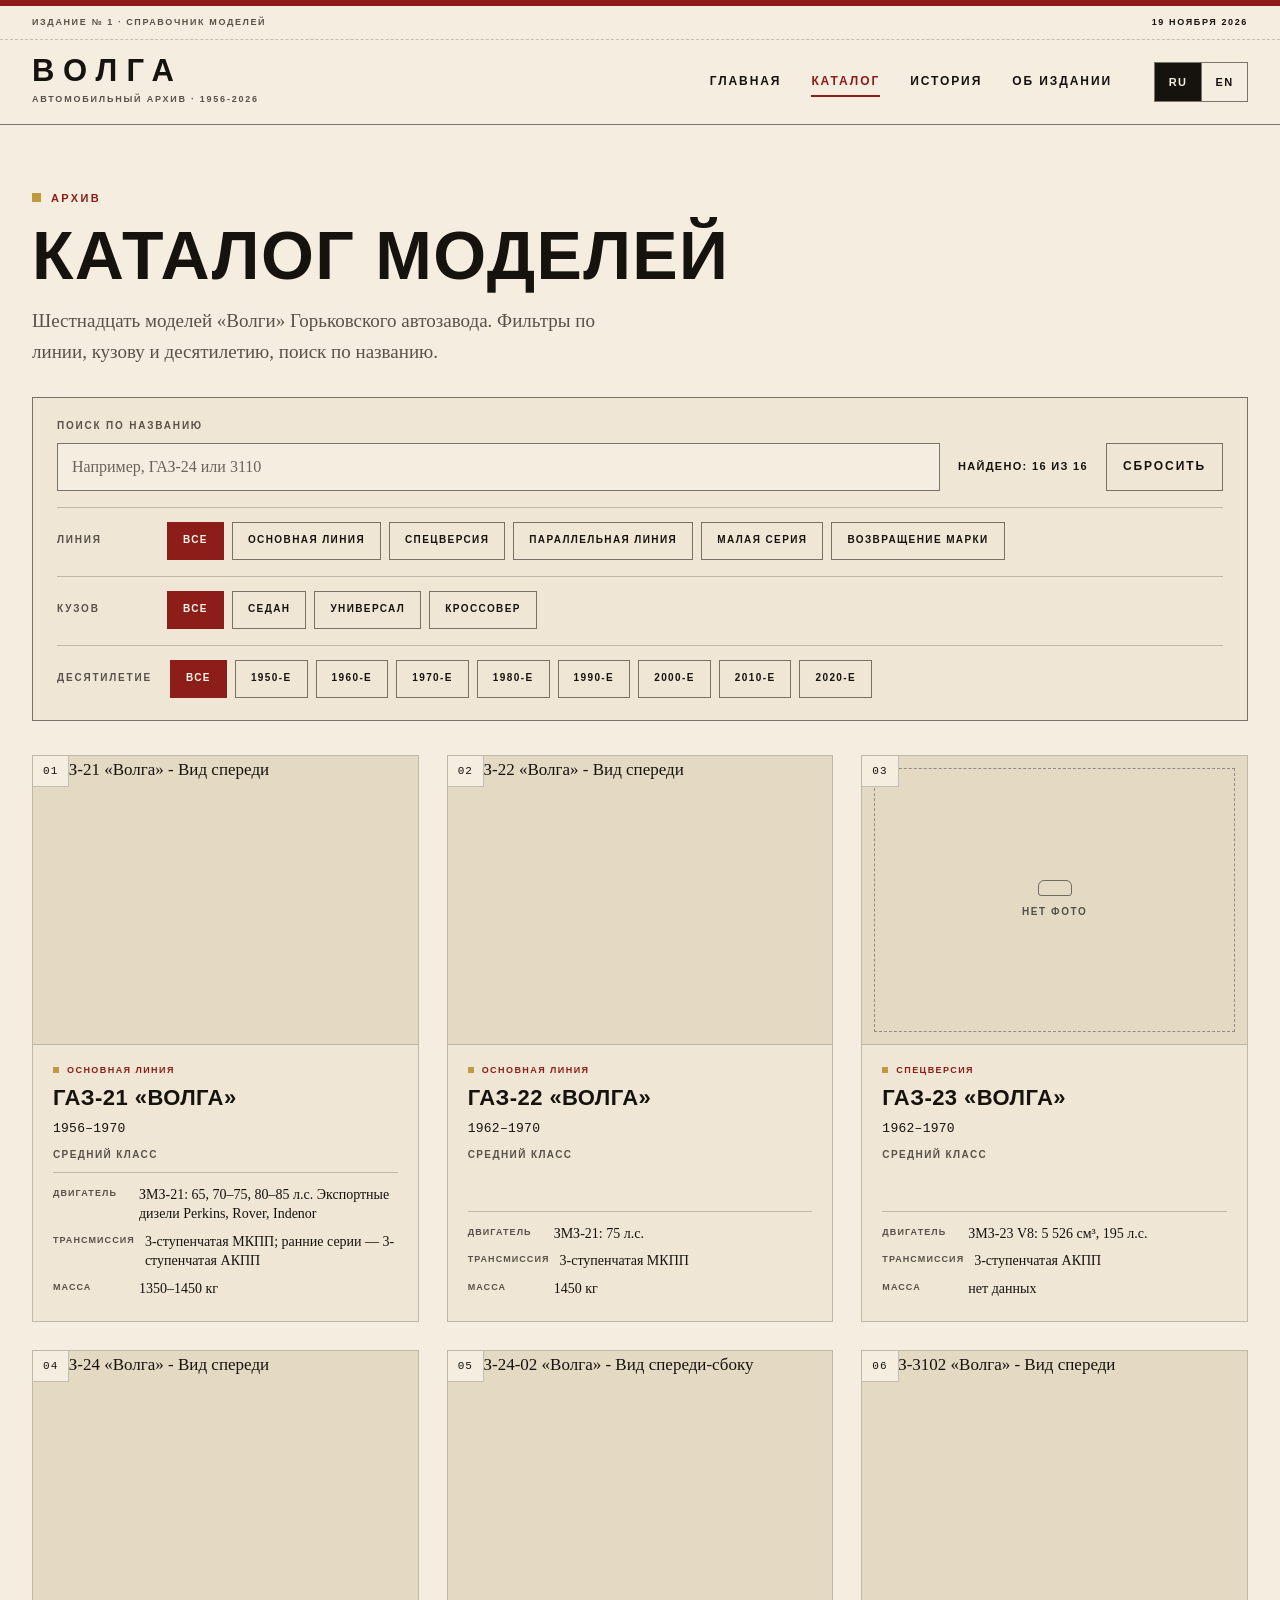
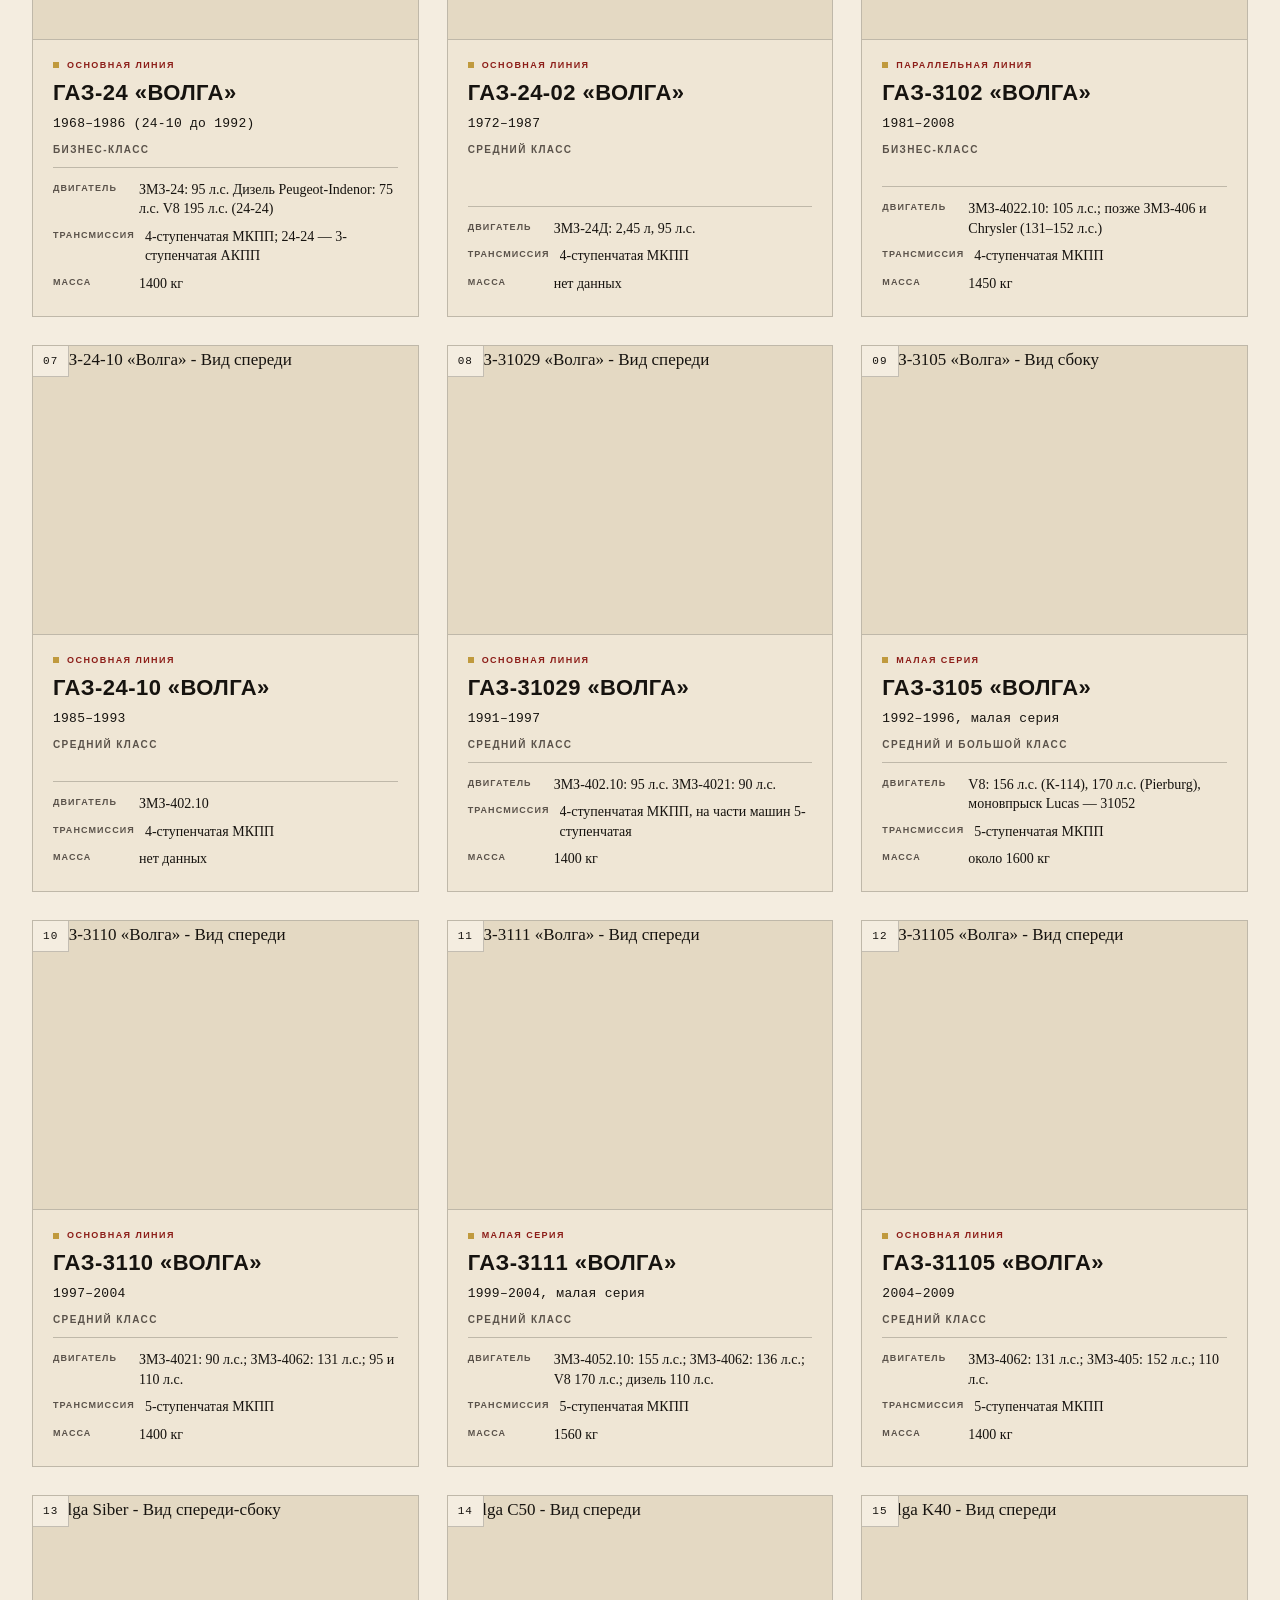
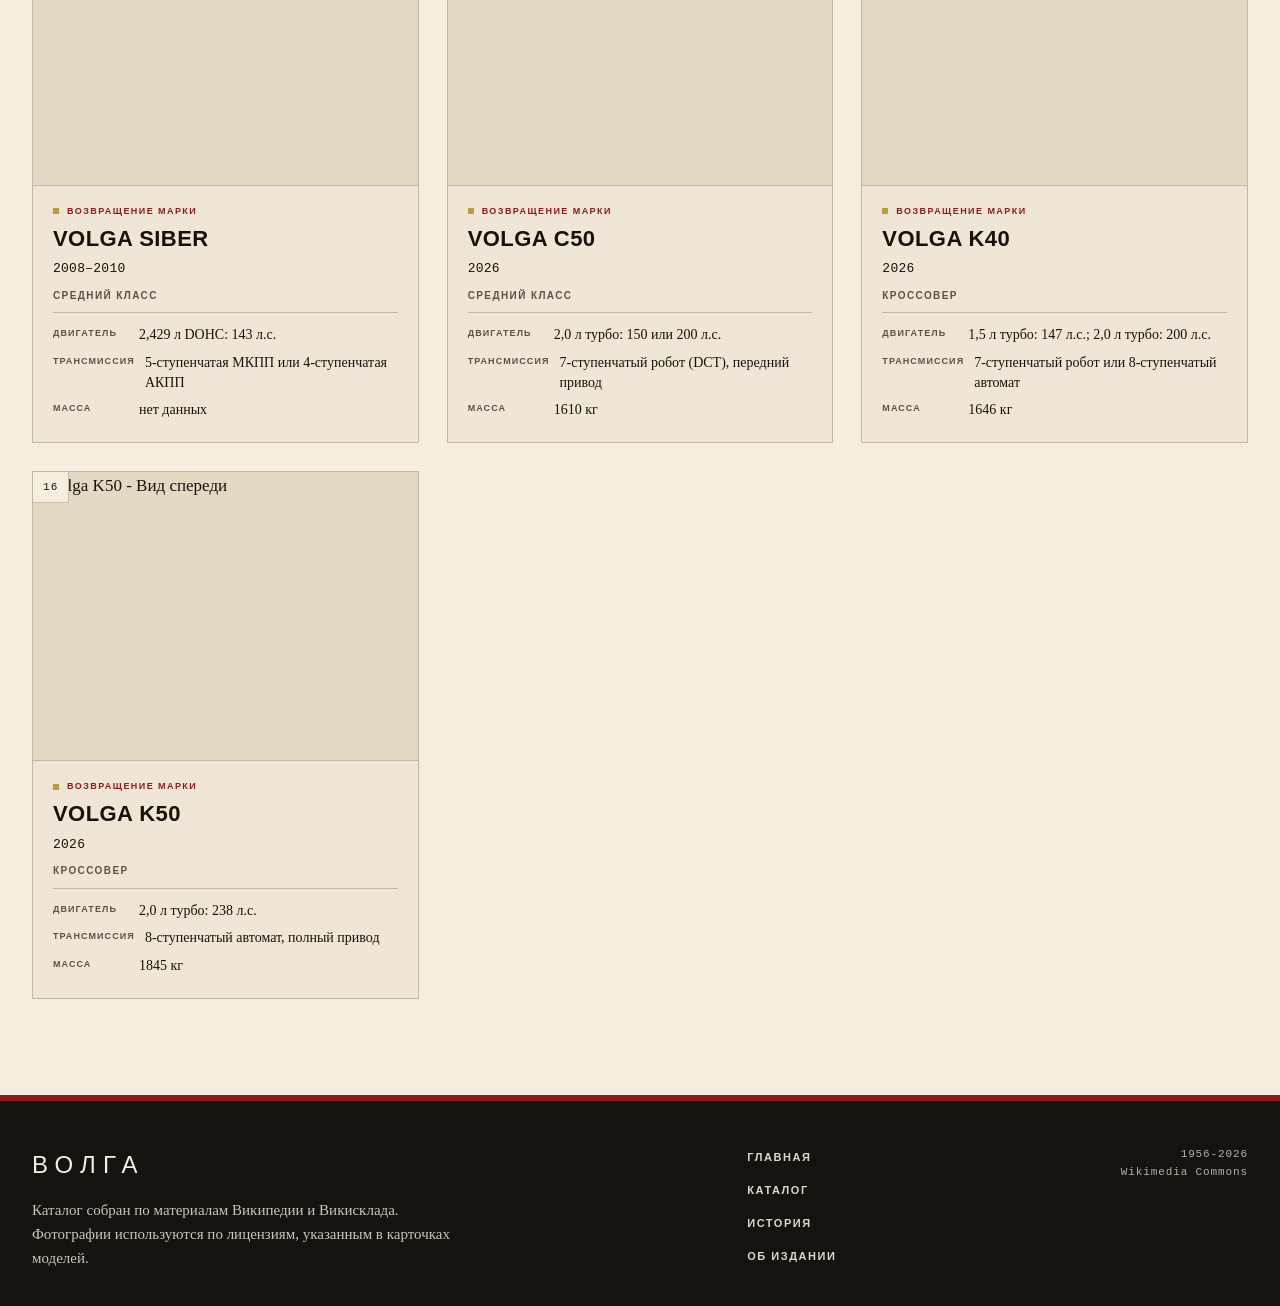
==== commit 1b0bf032: "feat(catalog): collapsible filters on mobile with active-filter badge" ====
--- a/catalog.html
+++ b/catalog.html
@@ -55,6 +55,12 @@
 
   <div class="container catalog">
     <div id="catalog-root">
+
+      <button type="button" class="filters-toggle" id="filters-toggle" aria-expanded="false" aria-controls="filter-form">
+        <span class="filters-toggle__label" data-i18n="catalog.filtersToggle">Фильтры</span>
+        <span class="filters-toggle__count" id="filters-count" aria-hidden="true"></span>
+        <span class="filters-toggle__icon" aria-hidden="true"></span>
+      </button>
 
       <form class="toolbar" id="filter-form" role="search" aria-label="Фильтры каталога" data-i18n-aria="catalog.filters">
         <div class="toolbar__row">
--- a/assets/css/styles.css
+++ b/assets/css/styles.css
@@ -832,6 +832,14 @@
 
 .catalog {
   padding-bottom: clamp(56px, 8vw, 96px);
+}
+
+.filters-toggle {
+  display: none;
+}
+
+.filters-collapsed .toolbar {
+  display: none;
 }
 
 .toolbar {
@@ -1576,7 +1584,7 @@
   position: absolute;
   top: 10px;
   bottom: 10px;
-  left: 118px;
+  left: 112px;
   width: 1px;
   background: var(--line-strong);
 }
@@ -1594,7 +1602,7 @@
   content: "";
   position: absolute;
   top: 33px;
-  left: 112px;
+  left: 107px;
   width: 11px;
   height: 11px;
   background: var(--paper);
@@ -1606,6 +1614,7 @@
   font-family: var(--font-display);
   font-size: clamp(24px, 3vw, 34px);
   line-height: 1;
+  padding-right: 18px;
   text-align: right;
   color: var(--red);
 }
@@ -1620,6 +1629,8 @@
 }
 
 .timeline__name {
+  display: inline-block;
+  padding: 4px 0;
   text-decoration: none;
 }
 
@@ -1648,7 +1659,8 @@
   display: inline-flex;
   align-items: center;
   gap: 9px;
-  margin-top: 12px;
+  min-height: 28px;
+  margin-top: 8px;
   font-family: var(--font-ui);
   font-size: 10px;
   font-weight: 700;
@@ -1671,6 +1683,15 @@
 .about-page {
   max-width: 940px;
   padding-bottom: clamp(56px, 8vw, 96px);
+}
+
+.about-page {
+  max-width: 820px;
+}
+
+.about-page .page-head {
+  padding-left: 0;
+  padding-right: 0;
 }
 
 .about-body {
@@ -1902,11 +1923,65 @@
   }
 
   .timeline__year {
+    padding-right: 0;
     text-align: left;
   }
 
   .timeline__body {
     padding-left: 0;
+  }
+}
+
+@media (max-width: 760px) {
+  .filters-toggle {
+    display: flex;
+    align-items: center;
+    gap: 10px;
+    width: 100%;
+    min-height: 48px;
+    padding: 0 16px;
+    margin-bottom: 20px;
+    border: 1px solid var(--line-strong);
+    background: var(--paper-2);
+    font-family: var(--font-ui);
+    font-size: 11px;
+    font-weight: 700;
+    letter-spacing: 0.14em;
+    text-transform: uppercase;
+    color: var(--ink);
+    cursor: pointer;
+  }
+
+  .filters-toggle__count {
+    display: none;
+    align-items: center;
+    justify-content: center;
+    min-width: 20px;
+    height: 20px;
+    padding: 0 6px;
+    border-radius: 999px;
+    background: var(--red);
+    color: #fff;
+    font-size: 11px;
+    letter-spacing: 0;
+  }
+
+  .filters-toggle__count[data-active="true"] {
+    display: inline-flex;
+  }
+
+  .filters-toggle__icon {
+    margin-left: auto;
+    width: 9px;
+    height: 9px;
+    border-right: 1.5px solid currentColor;
+    border-bottom: 1.5px solid currentColor;
+    transform: rotate(45deg) translate(-2px, -2px);
+    transition: transform 0.2s ease;
+  }
+
+  .filters-toggle[aria-expanded="true"] .filters-toggle__icon {
+    transform: rotate(225deg) translate(-2px, -2px);
   }
 }
 
